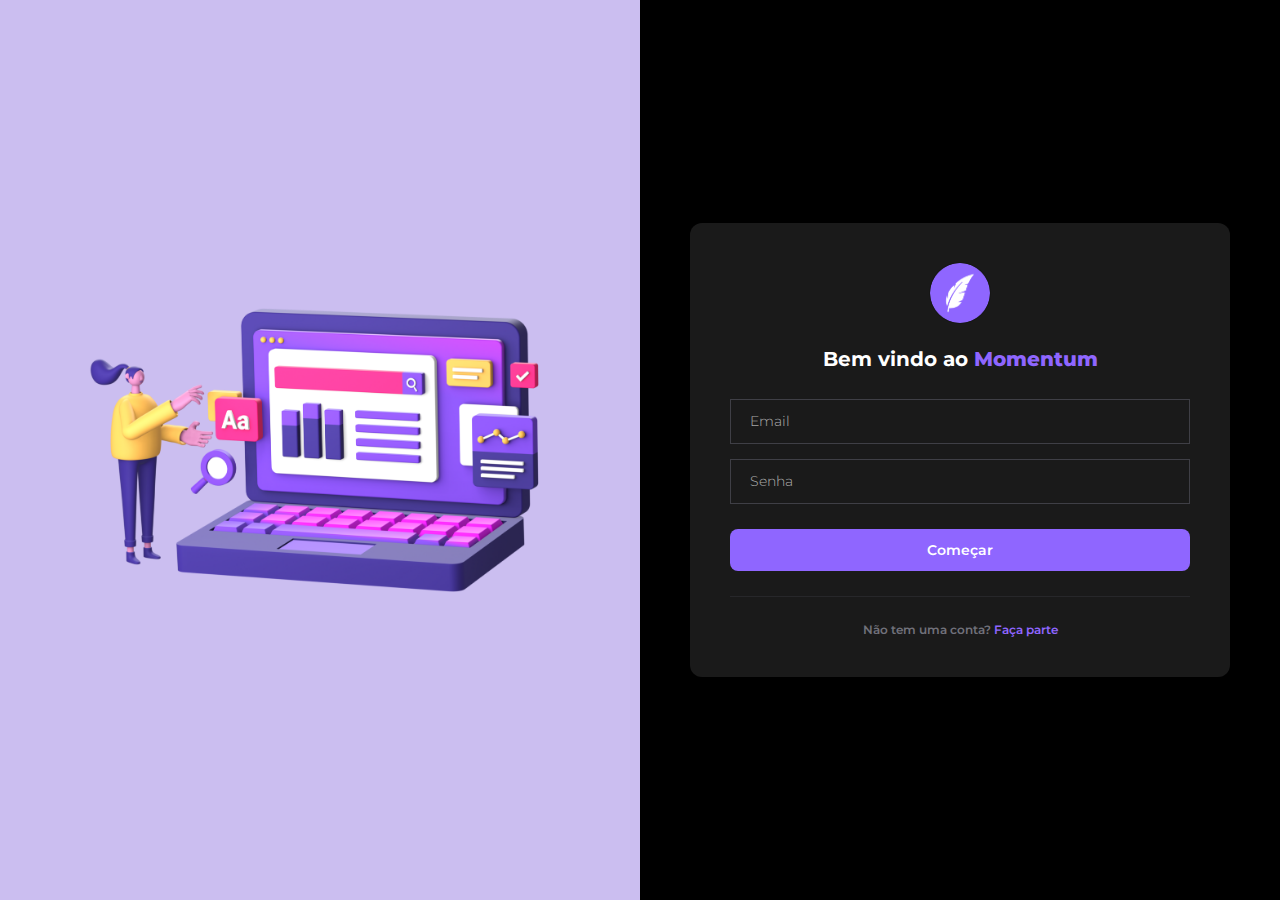
==== index.html @ 13b6cfec "feat: login page" ====
<!DOCTYPE html>
<html lang="pt-BR">
<head>
    <meta charset="UTF-8">
    <meta http-equiv="refresh" content="0; url=/login">
    <title>Redirecionando...</title>
</head>
<body>
    <p>Redirecionando para a página de login...</p>
</body>
</html>
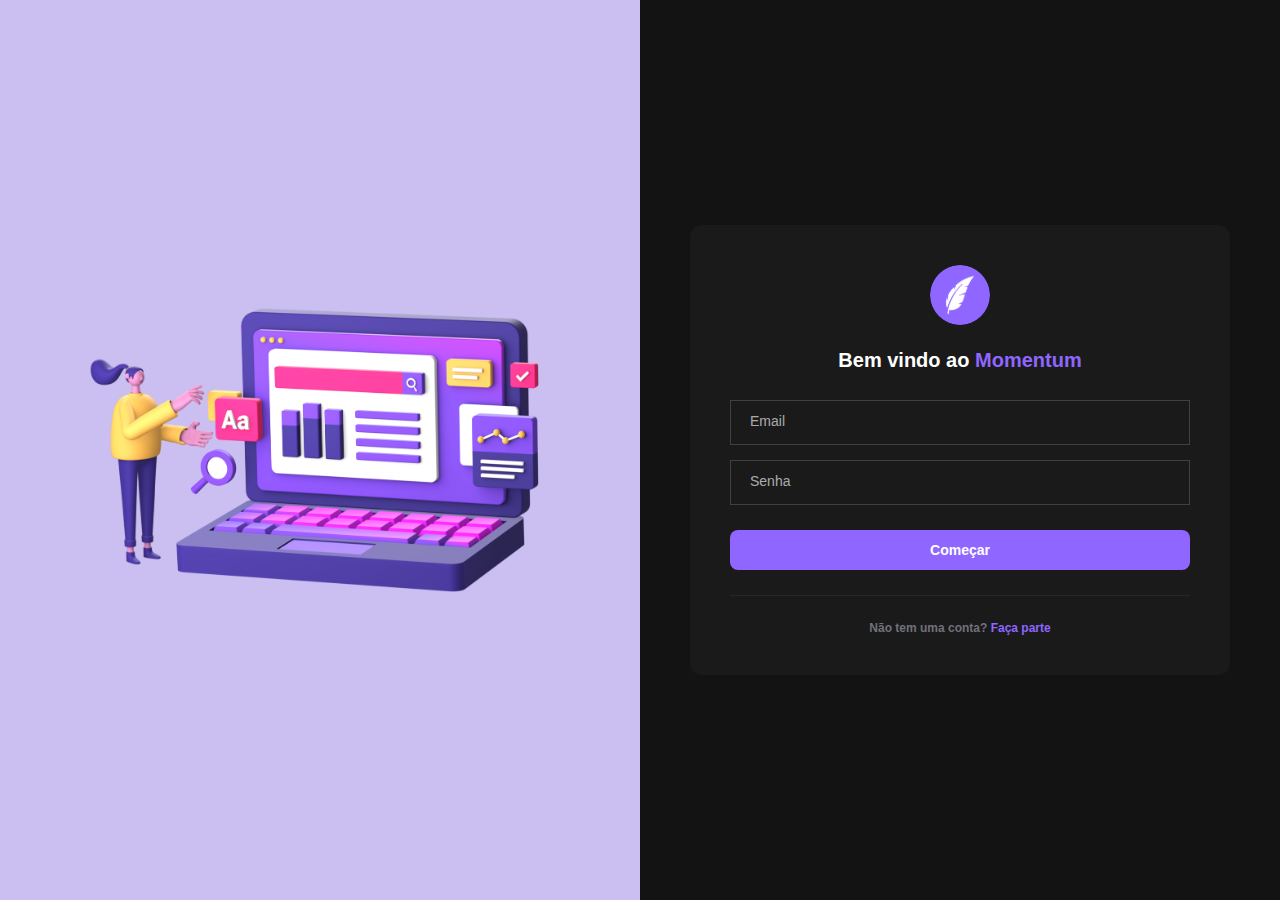
==== commit 1a2b3516: "fix: relative path for src and href" ====
--- a/index.html
+++ b/index.html
@@ -2,7 +2,7 @@
 <html lang="pt-BR">
 <head>
     <meta charset="UTF-8">
-    <meta http-equiv="refresh" content="0; url=/login">
+    <meta http-equiv="refresh" content="0; url=./login">
     <title>Redirecionando...</title>
 </head>
 <body>
